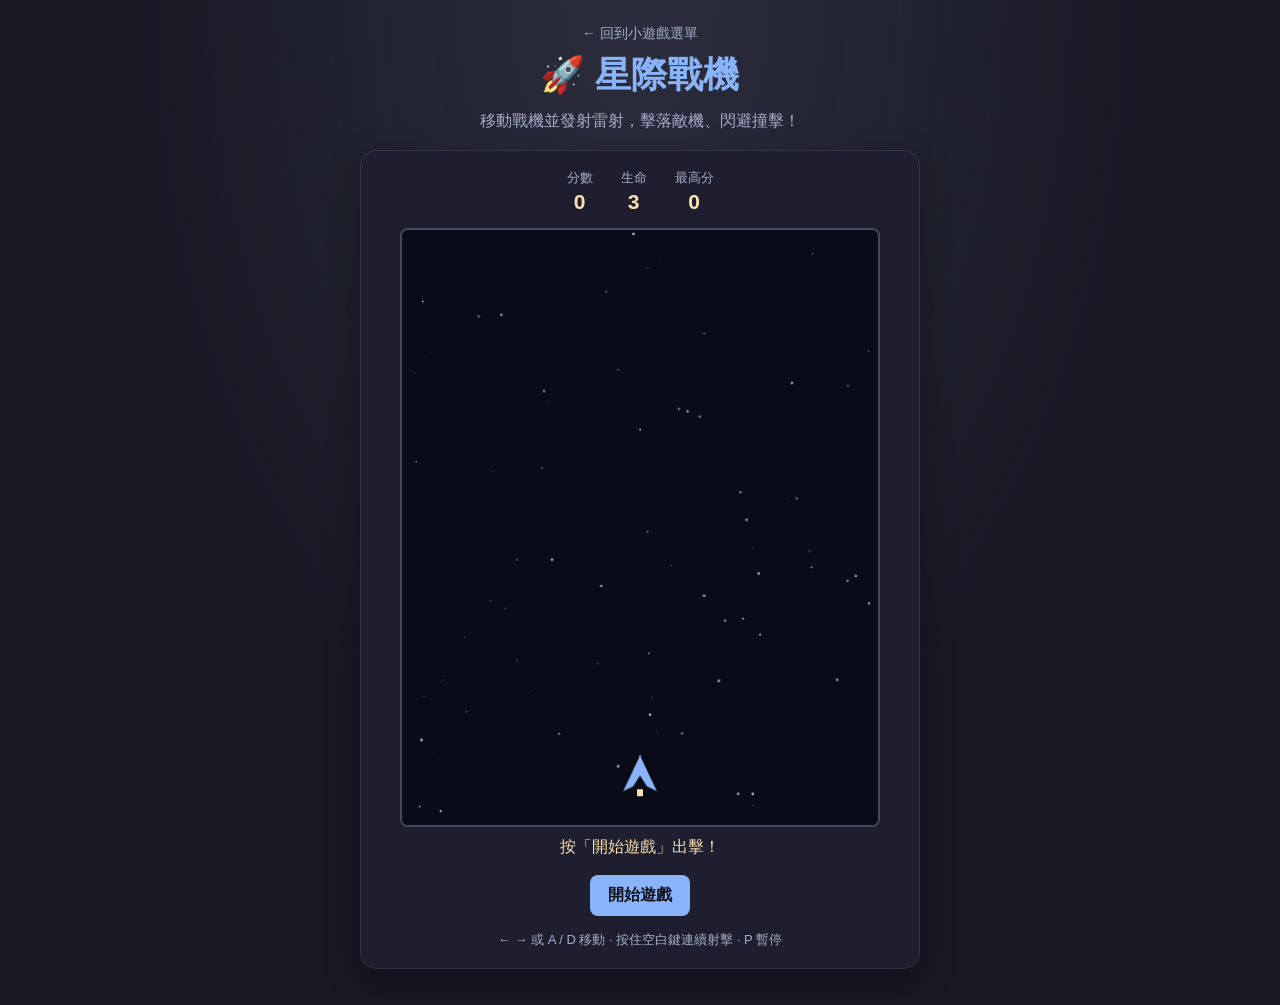
==== shooter.html @ 5e5b3a82 "new" ====
<!DOCTYPE html>
<html lang="zh-TW">
<head>
  <meta charset="UTF-8">
  <meta name="viewport" content="width=device-width, initial-scale=1">
  <meta name="theme-color" content="#181825">
  <title>星際戰機 - 小遊戲樂園</title>
  <link rel="stylesheet" href="arcade.css">
</head>
<body class="arcade-page">
  <header class="arcade-header">
    <a class="arcade-back" href="index.html">← 回到小遊戲選單</a>
    <h1>🚀 星際戰機</h1>
    <p>移動戰機並發射雷射，擊落敵機、閃避撞擊！</p>
  </header>

  <main class="arcade-panel">
    <div class="arcade-stats" aria-live="polite">
      <div class="arcade-stat">分數<strong id="score">0</strong></div>
      <div class="arcade-stat">生命<strong id="lives">3</strong></div>
      <div class="arcade-stat">最高分<strong id="best-score">0</strong></div>
    </div>
    <canvas id="game" class="arcade-canvas" width="480" height="600" aria-label="星際戰機遊戲畫面"></canvas>
    <p class="game-message" id="message" aria-live="polite">按「開始遊戲」出擊！</p>
    <div class="arcade-actions">
      <button class="arcade-button" id="start-button" type="button">開始遊戲</button>
    </div>
    <p class="arcade-help">← → 或 A / D 移動 · 按住空白鍵連續射擊 · P 暫停</p>
  </main>

  <script src="shooter.js"></script>
</body>
</html>
---- arcade.css ----
:root {
  color-scheme: dark;
  font-family: "Segoe UI", Tahoma, Geneva, Verdana, sans-serif;
  color: #cdd6f4;
  background: #181825;
}

* {
  box-sizing: border-box;
}

body {
  min-width: 320px;
  min-height: 100vh;
  margin: 0;
  background:
    radial-gradient(ellipse at 50% 0, rgba(69, 71, 90, 0.45), transparent 58%),
    #181825;
}

a {
  color: inherit;
}

.portal-page {
  display: grid;
  place-items: center;
  padding: 36px 20px;
}

.portal {
  width: min(100%, 850px);
}

.portal-header {
  margin-bottom: 30px;
  text-align: center;
}

.portal-header .eyebrow {
  margin: 0 0 10px;
  color: #89b4fa;
  font-size: 12px;
  font-weight: 800;
  letter-spacing: 0.22em;
}

.portal-header h1 {
  margin: 0;
  color: #cdd6f4;
  font-size: clamp(32px, 7vw, 48px);
  letter-spacing: 0.06em;
}

.portal-header > p:last-child {
  margin: 12px 0 0;
  color: #a6adc8;
}

.game-grid {
  display: grid;
  gap: 14px;
}

.game-card {
  --accent: #89b4fa;
  display: grid;
  grid-template-columns: 64px minmax(0, 1fr) 24px;
  align-items: center;
  gap: 18px;
  min-height: 140px;
  padding: 22px 24px;
  border: 1px solid #45475a;
  border-left: 4px solid var(--accent);
  border-radius: 16px;
  background: rgba(30, 30, 46, 0.92);
  text-decoration: none;
  transition: transform 160ms ease, border-color 160ms ease, background 160ms ease;
}

.game-card:hover,
.game-card:focus-visible {
  transform: translateY(-3px);
  border-color: var(--accent);
  background: #242438;
  outline: none;
}

.tetris-card {
  --accent: #89b4fa;
}

.shooter-card {
  --accent: #f38ba8;
}

.snake-card {
  --accent: #a6e3a1;
}

.game-icon {
  display: grid;
  width: 60px;
  height: 60px;
  place-items: center;
  border-radius: 14px;
  background: color-mix(in srgb, var(--accent) 15%, #181825);
  font-size: 32px;
}

.game-card-copy {
  display: flex;
  flex-direction: column;
  align-items: flex-start;
  gap: 7px;
}

.game-card-copy strong {
  color: #f2f3fb;
  font-size: 20px;
}

.game-card-copy > span:nth-child(2) {
  color: #a6adc8;
  font-size: 14px;
  line-height: 1.5;
}

.game-tag {
  padding: 3px 9px;
  border: 1px solid color-mix(in srgb, var(--accent) 45%, transparent);
  border-radius: 999px;
  color: var(--accent);
  font-size: 11px;
  font-weight: 700;
}

.game-arrow {
  color: var(--accent);
  font-size: 24px;
}

.portal-footer {
  margin-top: 24px;
  color: #7f849c;
  font-size: 13px;
  text-align: center;
}

.arcade-page {
  display: flex;
  flex-direction: column;
  align-items: center;
  gap: 16px;
  padding: 24px 16px 36px;
}

.arcade-header {
  width: min(100%, 560px);
  text-align: center;
}

.arcade-header h1 {
  margin: 8px 0;
  color: #89b4fa;
  font-size: clamp(26px, 6vw, 36px);
}

.arcade-header p {
  margin: 0;
  color: #a6adc8;
  line-height: 1.6;
}

.arcade-back {
  color: #a6adc8;
  font-size: 14px;
  text-decoration: none;
}

.arcade-back:hover,
.arcade-back:focus-visible {
  color: #89b4fa;
}

.arcade-panel {
  width: min(100%, 560px);
  padding: 18px;
  border: 1px solid #313244;
  border-radius: 16px;
  background: #1e1e2e;
  box-shadow: 0 12px 35px rgba(0, 0, 0, 0.3);
}

.arcade-stats {
  display: flex;
  justify-content: center;
  gap: 28px;
  margin: 0 0 14px;
}

.arcade-stat {
  color: #a6adc8;
  font-size: 13px;
  text-align: center;
}

.arcade-stat strong {
  display: block;
  margin-top: 3px;
  color: #f9e2af;
  font-size: 21px;
}

.arcade-canvas {
  display: block;
  width: min(100%, 480px);
  height: auto;
  margin: 0 auto;
  border: 2px solid #45475a;
  border-radius: 8px;
  background: #11111b;
  touch-action: none;
}

.arcade-actions {
  display: flex;
  flex-wrap: wrap;
  justify-content: center;
  gap: 10px;
  margin-top: 16px;
}

.arcade-button {
  padding: 10px 18px;
  border: 0;
  border-radius: 8px;
  background: #89b4fa;
  color: #11111b;
  cursor: pointer;
  font: inherit;
  font-weight: 800;
}

.arcade-button:hover,
.arcade-button:focus-visible {
  background: #b4befe;
  outline: 2px solid #cdd6f4;
  outline-offset: 2px;
}

.arcade-help {
  margin: 14px 0 0;
  color: #a6adc8;
  font-size: 13px;
  line-height: 1.6;
  text-align: center;
}

.game-message {
  min-height: 22px;
  margin: 10px 0 0;
  color: #f9e2af;
  text-align: center;
}

.game-home-link {
  color: #a6adc8;
  font-size: 14px;
  text-decoration: none;
}

.game-home-link:hover,
.game-home-link:focus-visible {
  color: #89b4fa;
}

@media (max-width: 520px) {
  .game-card {
    grid-template-columns: 48px minmax(0, 1fr) 18px;
    gap: 13px;
    min-height: 126px;
    padding: 16px;
  }

  .game-icon {
    width: 48px;
    height: 48px;
    font-size: 26px;
  }

  .game-card-copy strong {
    font-size: 17px;
  }

  .arcade-panel {
    padding: 12px;
  }
}
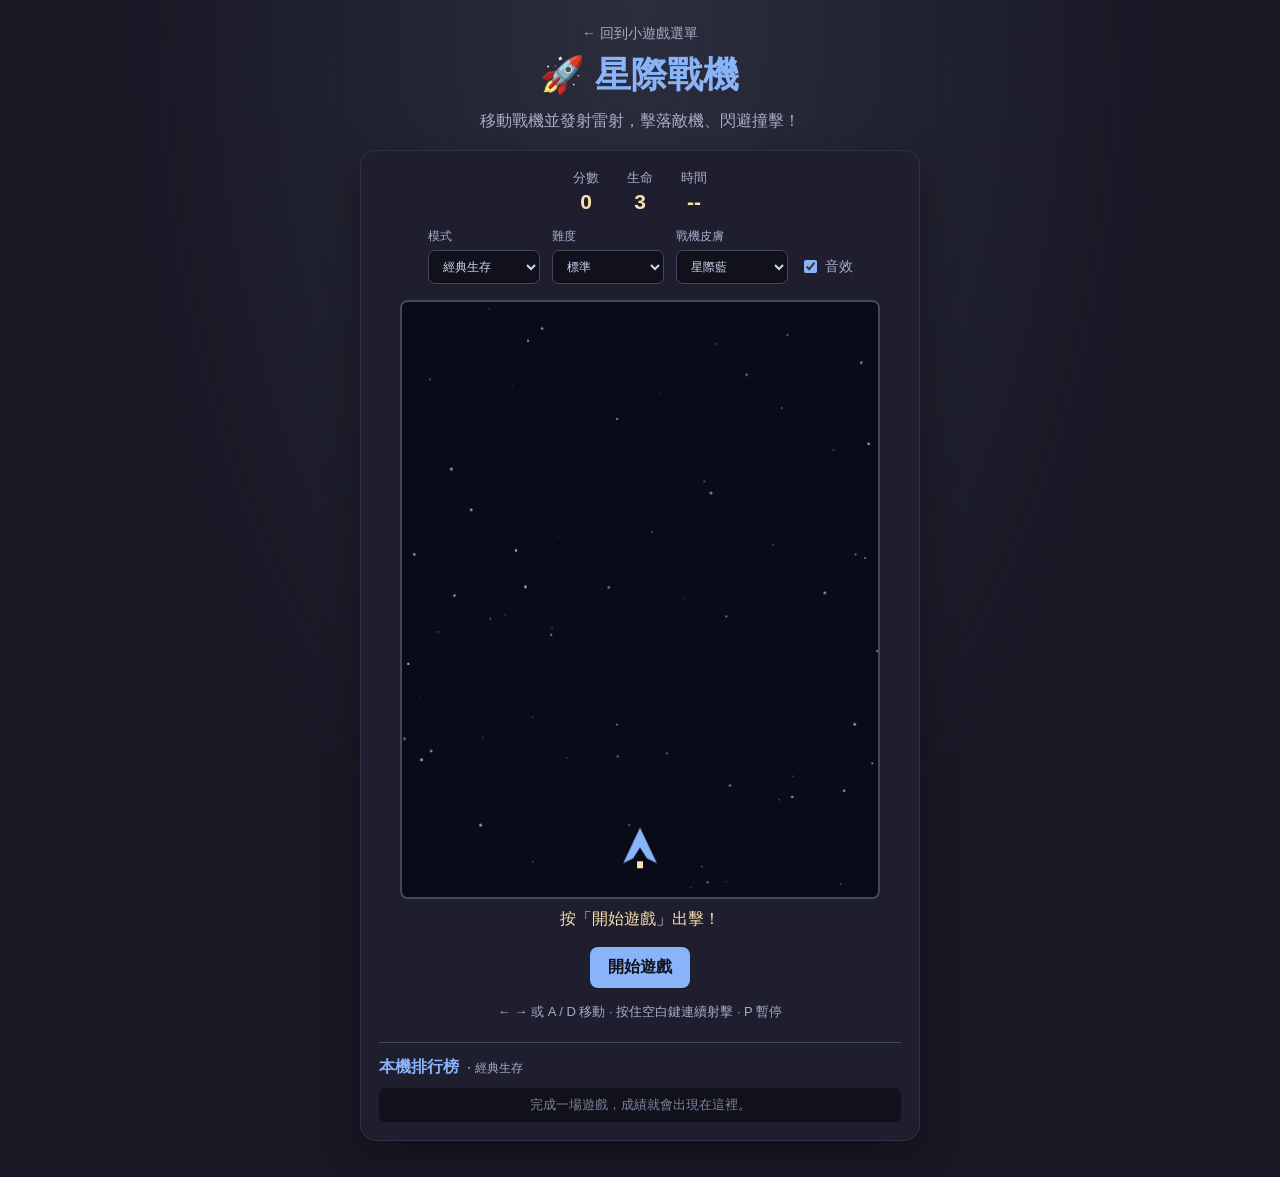
==== commit 7bd8624d: "123" ====
--- a/shooter.html
+++ b/shooter.html
@@ -18,7 +18,31 @@
     <div class="arcade-stats" aria-live="polite">
       <div class="arcade-stat">分數<strong id="score">0</strong></div>
       <div class="arcade-stat">生命<strong id="lives">3</strong></div>
-      <div class="arcade-stat">最高分<strong id="best-score">0</strong></div>
+      <div class="arcade-stat">時間<strong id="timer">--</strong></div>
+    </div>
+    <div class="arcade-settings">
+      <label>模式
+        <select id="game-mode">
+          <option value="classic">經典生存</option>
+          <option value="time">60 秒限時</option>
+          <option value="hardcore">一命挑戰</option>
+        </select>
+      </label>
+      <label>難度
+        <select id="difficulty">
+          <option value="easy">輕鬆</option>
+          <option value="normal" selected>標準</option>
+          <option value="hard">困難</option>
+        </select>
+      </label>
+      <label>戰機皮膚
+        <select id="skin-select">
+          <option value="cosmic">星際藍</option>
+          <option value="ocean">深海青</option>
+          <option value="sunset">夕陽橘</option>
+        </select>
+      </label>
+      <label class="sound-setting"><input id="sound-toggle" type="checkbox"> 音效</label>
     </div>
     <canvas id="game" class="arcade-canvas" width="480" height="600" aria-label="星際戰機遊戲畫面"></canvas>
     <p class="game-message" id="message" aria-live="polite">按「開始遊戲」出擊！</p>
@@ -26,8 +50,13 @@
       <button class="arcade-button" id="start-button" type="button">開始遊戲</button>
     </div>
     <p class="arcade-help">← → 或 A / D 移動 · 按住空白鍵連續射擊 · P 暫停</p>
+    <section class="arcade-leaderboard" aria-labelledby="leaderboard-title">
+      <h2 id="leaderboard-title">本機排行榜 <span id="leaderboard-mode"></span></h2>
+      <ol id="leaderboard-list"></ol>
+    </section>
   </main>
 
+  <script src="arcade-features.js"></script>
   <script src="shooter.js"></script>
 </body>
 </html>
--- a/arcade.css
+++ b/arcade.css
@@ -3,6 +3,10 @@
   font-family: "Segoe UI", Tahoma, Geneva, Verdana, sans-serif;
   color: #cdd6f4;
   background: #181825;
+  --arcade-accent: #89b4fa;
+  --arcade-player: #89b4fa;
+  --arcade-enemy: #f38ba8;
+  --arcade-food: #f9e2af;
 }
 
 * {
@@ -162,7 +166,7 @@
 
 .arcade-header h1 {
   margin: 8px 0;
-  color: #89b4fa;
+  color: var(--arcade-accent);
   font-size: clamp(26px, 6vw, 36px);
 }
 
@@ -180,7 +184,7 @@
 
 .arcade-back:hover,
 .arcade-back:focus-visible {
-  color: #89b4fa;
+  color: var(--arcade-accent);
 }
 
 .arcade-panel {
@@ -235,7 +239,7 @@
   padding: 10px 18px;
   border: 0;
   border-radius: 8px;
-  background: #89b4fa;
+  background: var(--arcade-accent);
   color: #11111b;
   cursor: pointer;
   font: inherit;
@@ -244,7 +248,7 @@
 
 .arcade-button:hover,
 .arcade-button:focus-visible {
-  background: #b4befe;
+  filter: brightness(1.12);
   outline: 2px solid #cdd6f4;
   outline-offset: 2px;
 }
@@ -273,6 +277,104 @@
 .game-home-link:hover,
 .game-home-link:focus-visible {
   color: #89b4fa;
+}
+
+.arcade-settings {
+  display: flex;
+  flex-wrap: wrap;
+  justify-content: center;
+  align-items: end;
+  gap: 12px;
+  margin: 0 0 16px;
+}
+
+.arcade-settings label {
+  display: flex;
+  flex-direction: column;
+  gap: 5px;
+  color: #a6adc8;
+  font-size: 12px;
+}
+
+.arcade-settings select {
+  min-width: 112px;
+  padding: 8px 10px;
+  border: 1px solid #45475a;
+  border-radius: 7px;
+  background: #11111b;
+  color: #cdd6f4;
+  font: inherit;
+}
+
+.arcade-settings .sound-setting {
+  flex-direction: row;
+  align-items: center;
+  min-height: 34px;
+  font-size: 14px;
+}
+
+.arcade-settings input {
+  accent-color: var(--arcade-accent);
+}
+
+.arcade-leaderboard {
+  margin-top: 20px;
+  padding-top: 14px;
+  border-top: 1px solid #45475a;
+}
+
+.arcade-leaderboard h2,
+.scoreboard h2 {
+  margin: 0 0 10px;
+  color: var(--arcade-accent);
+  font-size: 16px;
+}
+
+.arcade-leaderboard h2 span,
+.scoreboard h2 span {
+  color: #a6adc8;
+  font-size: 12px;
+  font-weight: 400;
+}
+
+.arcade-leaderboard ol,
+.scoreboard ol {
+  display: grid;
+  gap: 6px;
+  margin: 0;
+  padding: 0;
+  list-style: none;
+}
+
+.arcade-leaderboard li,
+.scoreboard li {
+  display: grid;
+  grid-template-columns: 30px 1fr auto;
+  gap: 8px;
+  align-items: center;
+  padding: 8px 10px;
+  border-radius: 6px;
+  background: #11111b;
+  color: #a6adc8;
+  font-size: 13px;
+}
+
+.arcade-leaderboard li strong,
+.scoreboard li strong {
+  color: #f9e2af;
+}
+
+.arcade-leaderboard li time,
+.scoreboard li time {
+  color: #7f849c;
+  font-size: 11px;
+}
+
+.arcade-leaderboard .leaderboard-empty,
+.scoreboard .leaderboard-empty {
+  display: block;
+  color: #7f849c;
+  text-align: center;
 }
 
 @media (max-width: 520px) {
